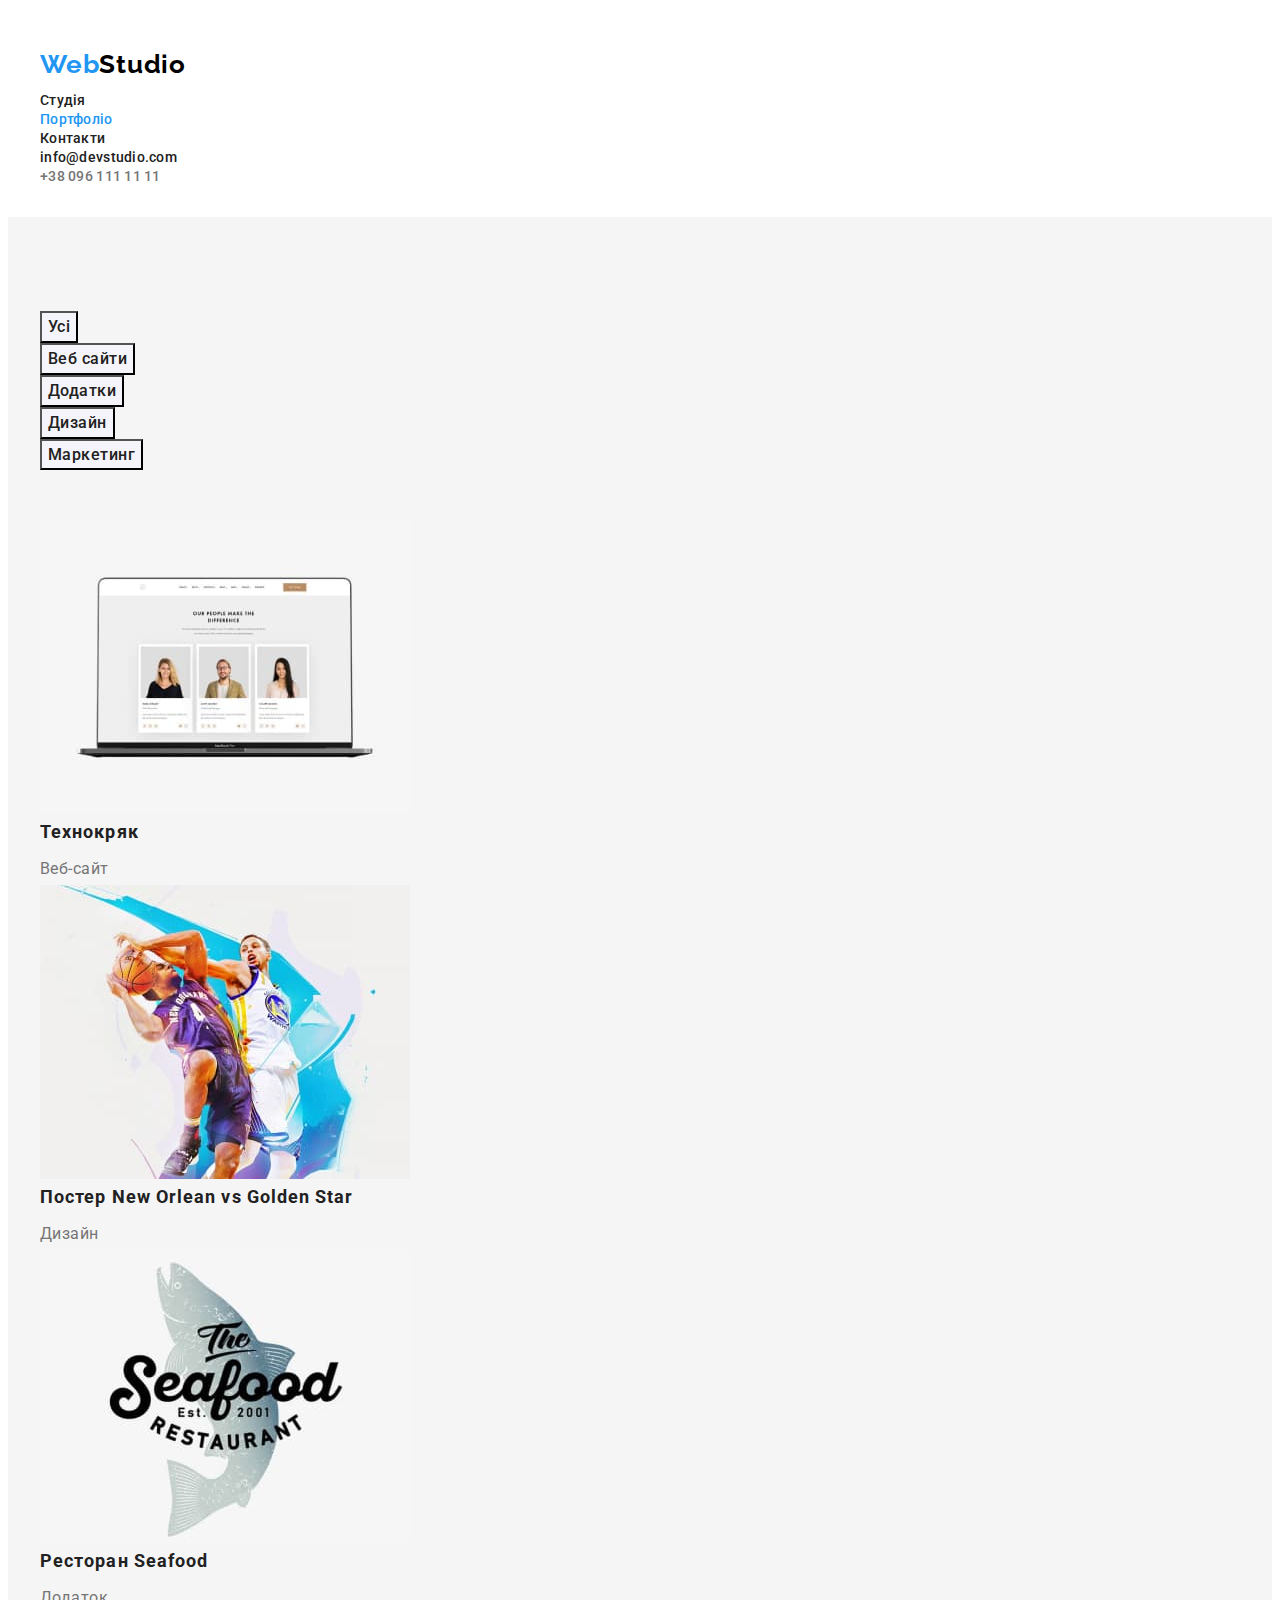
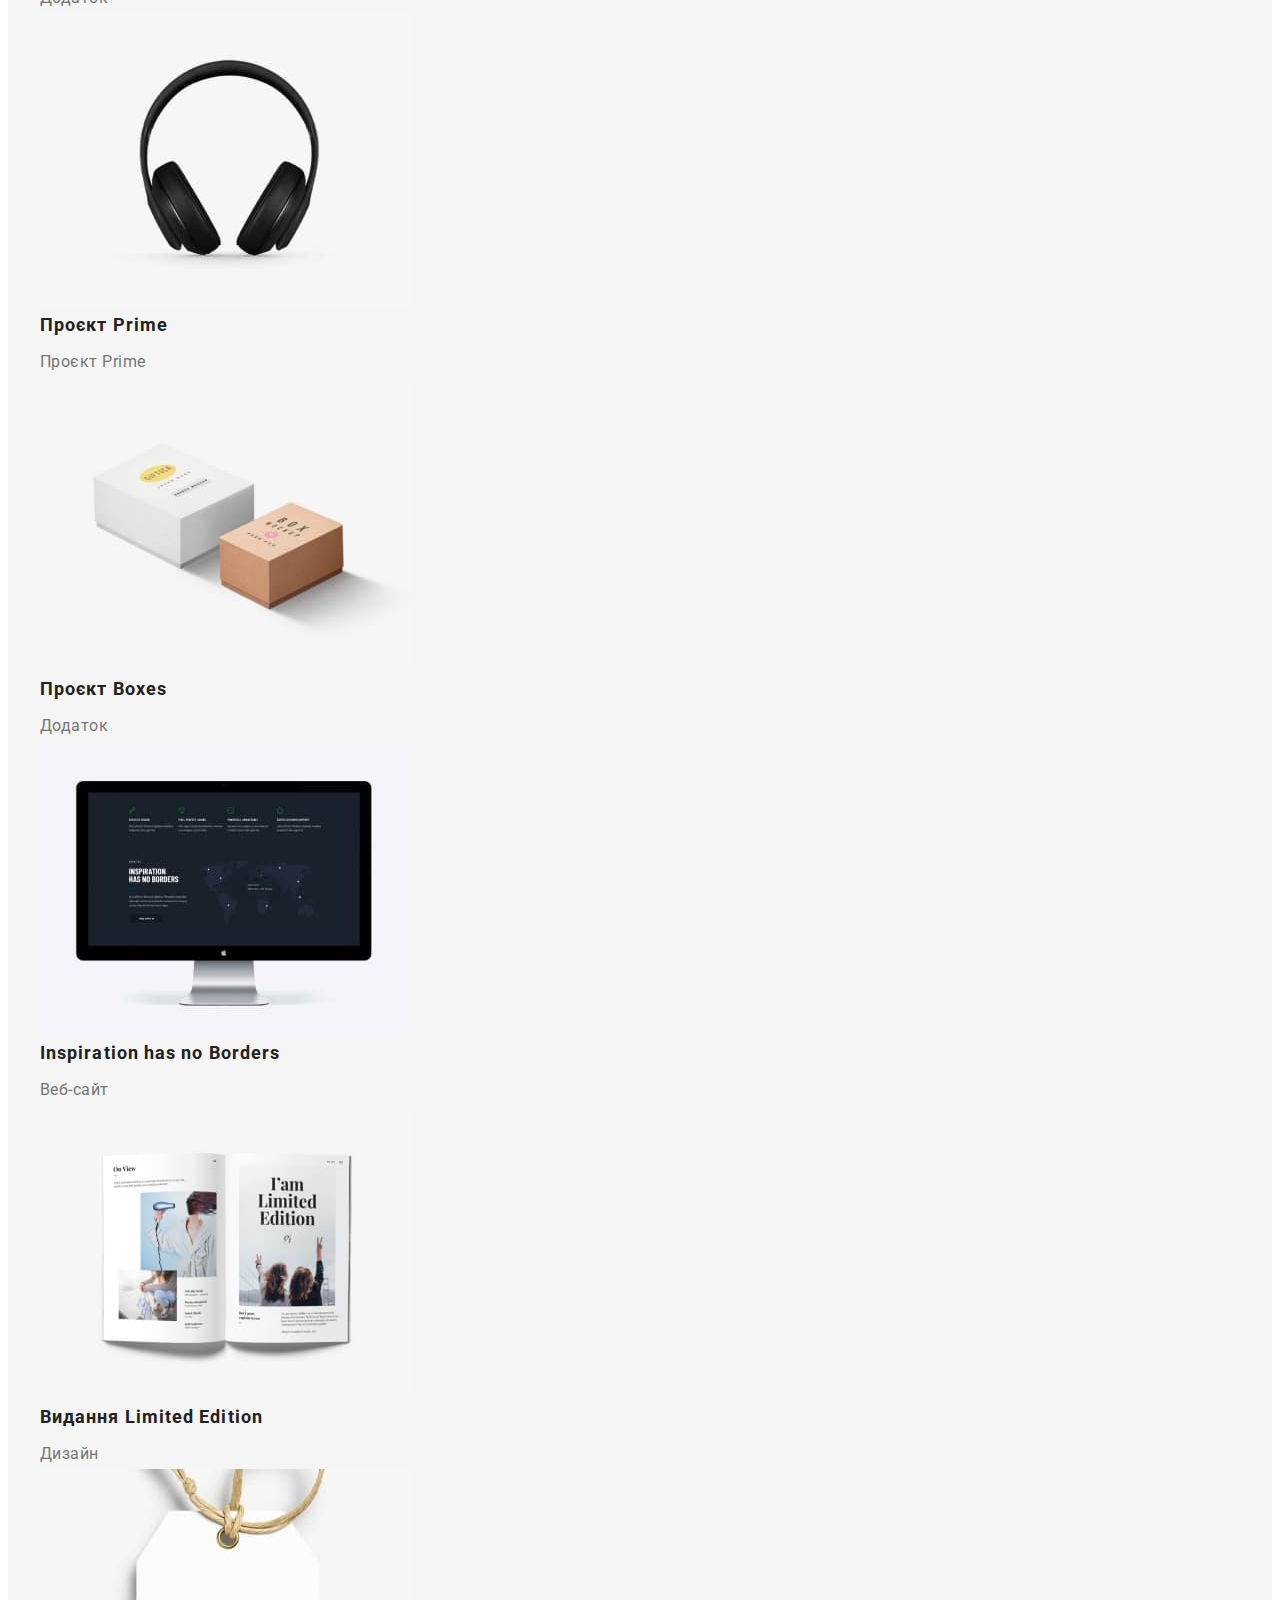
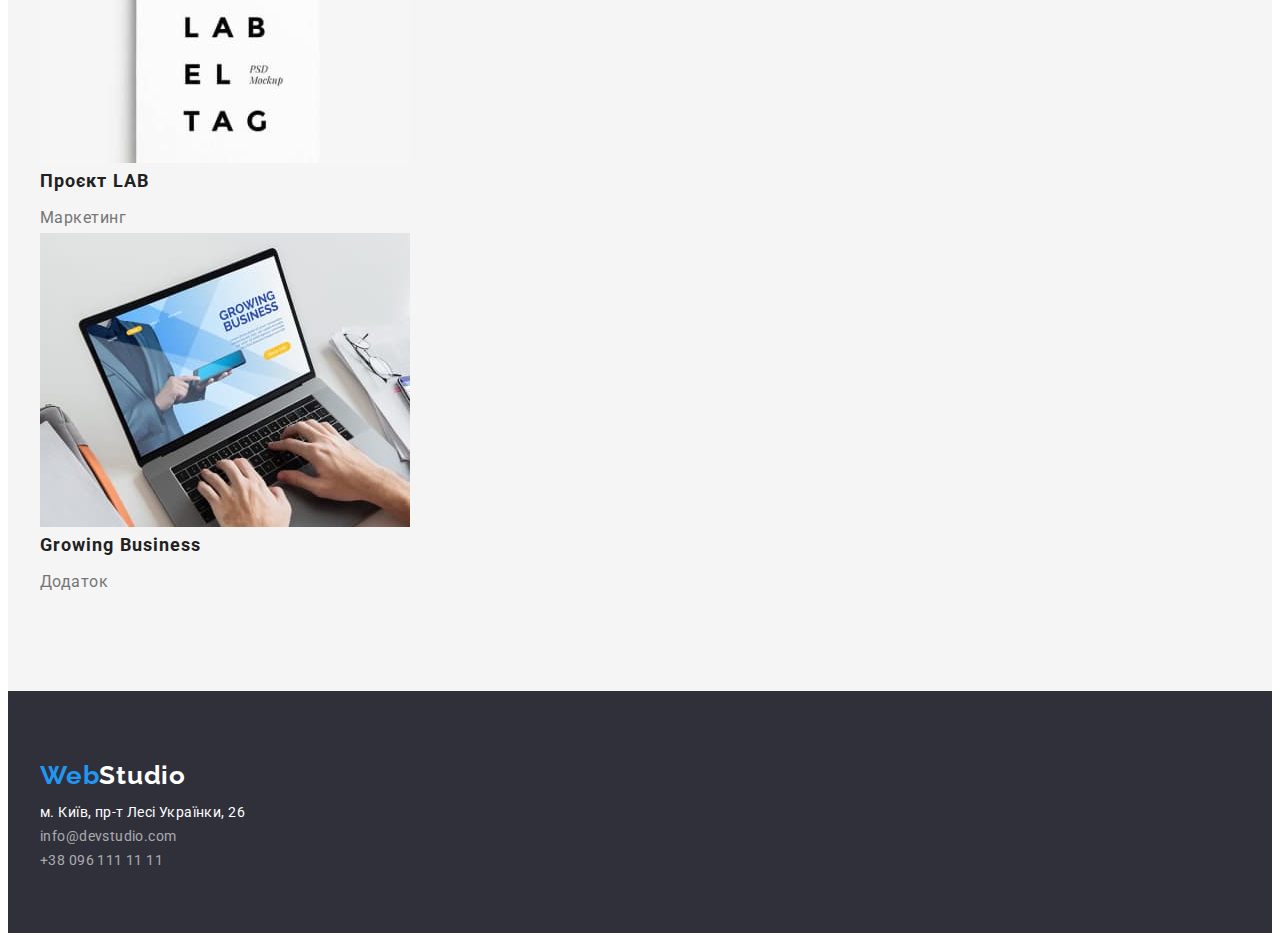
==== portfolio.html @ 7e07d894 "padding" ====
<!DOCTYPE html>
<html lang="uk">
  <head>
    <meta charset="UTF-8" />
    <meta http-equiv="X-UA-Compatible" content="IE=edge" />
    <meta name="viewport" content="width=device-width, initial-scale=1.0" />
    <title>Portfolio</title>
    <link rel="preconnect" href="https://fonts.googleapis.com" />
    <link rel="preconnect" href="https://fonts.gstatic.com" crossorigin />
    <link
      href="https://fonts.googleapis.com/css2?family=Raleway:wght@700&family=Roboto:wght@400;500;700;900&display=swap"
      rel="stylesheet"
    />
    <link rel=“stylesheet” href=“https://cdnjs.cloudflare.com/ajax/libs/modern-normalize/1.1.0/modern-normalize.min.css” integrity=“sha512-wpPYUAdjBVSE4KJnH1VR1HeZfpl1ub8YT/NKx4PuQ5NmX2tKuGu6U/JRp5y+Y8XG2tV+wKQpNHVUX03MfMFn9Q==” crossorigin=“anonymous” referrerpolicy=“no-referrer” />
    <link rel="stylesheet" href="./css/styles.css" />
  </head>
  <body>
    <header class="header-page">
      <div class="container">
      <nav>
        <a class="logo" href="/index.html"
          >Web<span class="black-logo">Studio</span></a
        >
        <ul class="site-nav">
          <li><a class="link" href="./index.html">Студія</a></li>
          <li><a class="link current" href="./portfolio.html">Портфоліо</a></li>
          <li><a class="link" href="">Контакти</a></li>
        </ul>
      </nav>
      <ul class="auth-nav">
        <li>
          <a class="link blue" href="mailto:info@devstudio.com"
            >info@devstudio.com</a
          >
        </li>
        <li>
          <a class="link tel" href="tel:+380961111111">+38 096 111 11 11</a>
        </li>
      </ul>
    </div>
    </header>
    <main>
      <section class="type-button">
        <div class="container">
        <ul class="list-button">
          <li>
            <button class="button-filter" type="button">Усі</button>
          </li>
          <li>
            <button class="button-filter" type="button">Веб сайти</button>
          </li>
          <li>
            <button class="button-filter" type="button">Додатки</button>
          </li>
          <li>
            <button class="button-filter" type="button">Дизайн</button>
          </li>
          <li>
            <button class="button-filter" type="button">Маркетинг</button>
          </li>
        </ul>
        <ul class="list-image">
          <li>
            </li>
            <a class="link-img" href=""
              ><img src="./img/img8.jpg" alt="Ноутбук" width="370" />
              <h2 class="title-description">Технокряк</h2>
              <p class="sub-description">Веб-сайт</p>
            </a>
          </li>
          <li>
            <a class="link-img" href=""
              ><img src="./img/img9.jpg" alt="Баскетбол" width="370" />
              <h2 class="title-description">
                Постер New Orlean vs Golden Star
              </h2>
              <p class="sub-description">Дизайн</p>
            </a>
          </li>
          <li>
            <a class="link-img" href=""
              ><img src="./img/img10.jpg" alt="Риба" width="370" />
              <h2 class="title-description">Ресторан Seafood</h2>
              <p class="sub-description">Додаток</p>
            </a>
          </li>
          <li>
            <a class="link-img" href=""
              ><img src="./img/img11.jpg" alt="Навушники" width="370" />
              <h2 class="title-description">Проєкт Prime</h2>
              <p class="sub-description">Проєкт Prime</p>
            </a>
          </li>
          <li>
            <a class="link-img" href=""
              ><img src="./img/img12.jpg" alt="Коробки" width="370" />
              <h2 class="title-description">Проєкт Boxes</h2>
              <p class="sub-description">Додаток</p>
            </a>
          </li>
          <li>
            <a class="link-img" href=""
              ><img src="./img/img13.jpg" alt="Монітор" width="370" />
              <h2 class="title-description">Inspiration has no Borders</h2>
              <p class="sub-description">Веб-сайт</p>
            </a>
          </li>
          <li>
            <a class="link-img" href=""
              ><img src="./img/img14.jpg" alt="Книга" width="370" />
              <h2 class="title-description">Видання Limited Edition</h2>
              <p class="sub-description">Дизайн</p>
            </a>
          </li>
          <li>
            <a class="link-img" href=""
              ><img src="./img/img15.jpg" alt="Брелок" width="370" />
              <h2 class="title-description">Проєкт LAB</h2>
              <p class="sub-description">Маркетинг</p>
            </a>
          </li>
          <li>
            <a class="link-img" href=""
              ><img src="./img/img16.jpg" alt="Ноутбук" width="370" />
              <h2 class="title-description">Growing Business</h2>
              <p class="sub-description">Додаток</p>
            </a>
          </li>
        </ul>
      </div>
      </section>
    </main>
    <footer class="footer">
      <div class="container">
      <a class="logo" href="/index.html"
        >Web<span class="partlogo">Studio</span></a
      >
      <address class="adress">
        <a class="street" href="">м. Київ, пр-т Лесі Українки, 26</a>
        <ul class="communication">
          <li>
            <a class="contact" href="mailto:info@devstudio.com"
              >info@devstudio.com</a
            >
          </li>
          <li>
            <a class="contact" href="tel:+380961111111">+38 096 111 11 11</a>
          </li>
        </ul>
      </address>
    </div>
    </footer>
  </body>
</html>
---- css/styles.css ----
body {
  font-family: "Roboto", sans-serif;
  font-style: normal;
  background-color: #ffffff;
}
:root {
  --brand-color: #ffffff;
  --text-color: #212121;
  --button-color: #2196f3;
}

p,
h1,
h2,
h3,
h4,
h5,
h6 {
  margin: 0;
}
ul,
ol {
  margin: 0;
  padding-left: 0;
}
button {
  cursor: pointer;
}
address {
  font-style: normal;
}
img {
  display: block;
}

.container {
width: 1200px;
padding-left: 15px;
padding-right: 15px;
margin: 0 auto;
}

.header-page{
  padding-top: 32px;
  padding-bottom: 32px;
}

.logo {
  font-family: "Raleway";
  font-weight: 700;
  font-size: 26px;
  line-height: 1.92;
  letter-spacing: 0.03em;
  color: var(--button-color);
  text-decoration: none;
 
}
.black-logo {
  color: #000;
}
.partlogo {
  color: var(--brand-color);
}

.decision {
  padding-top: 200px;
  padding-bottom: 200px;
  background-color: #2f303a;
}
.footer {
  background-color: #2f303a;
}

.site-nav,
.auth-nav,
.communication,
.list,
.header-page,
.list-button,
.list-image {
  list-style-type: none;
}
.link {
  font-weight: 500;
  font-size: 14px;
  line-height: 1.14;
  letter-spacing: 0.02em;
  color: var(--text-color);
  text-decoration: none;
}

.link:hover,
.link:focus {
  color: var(--button-color);
}
.link:active {
  color: var(--button-color);
}

.tel {
  color: #757575;
}
.street {
  font-size: 14px;
  line-height: 1.71;
  letter-spacing: 0.03em;
  color: var(--brand-color);
  text-decoration: none;
  font-style: normal;
  padding-bottom: 20px;
}
.contact {
  font-size: 14px;
  line-height: 1.71;
  letter-spacing: 0.03em;
  color: rgba(255, 255, 255, 0.6);
  text-decoration: none;
  font-style: normal;
  padding-bottom: 9px;
}

.current {
  color: #2196F3;
}

.title {
  font-weight: 900;
  font-size: 44px;
  line-height: 1.36;
  letter-spacing: 0.06em;
  text-align: center;
  color: var(--brand-color);
  text-transform: uppercase;
  padding-bottom: 30px;
}
.button {
  background-color: var(--button-color);
  font-weight: 700;
  font-size: 16px;
  line-height: 1.88;
  letter-spacing: 0.06em;
  color: var(--brand-color);
  font-family: inherit;
  border-radius: 4px;
  padding: 10px 32px;
  min-width: 216px;
  text-align: center;
  display: inline-block; 
}

.list{
  padding-top: 94px;
  padding-bottom: 94px;
}
.pre-title {
  font-weight: 700;
  font-size: 36px;
  line-height: 1.17;
  letter-spacing: 0.03em;
  color: var(--text-color);
  padding-bottom: 50px;
}
.description {
  font-size: 16px;
  line-height: 1.19;
  letter-spacing: 0.03em;
  color: #757575;
}
.sub-title {
  font-weight: 700;
  font-size: 14px;
  line-height: 1.14;
  letter-spacing: 0.03em;
  text-transform: uppercase;
  color: var(--text-color);
  padding-bottom: 10px;
}
.type-button {
  text-decoration: none;
  background-color: #f5f5f5;
  padding-top: 94px;
  padding-bottom: 94px;
}

.hero {
padding-top: 0px;
padding-bottom: 94px;
}
.link-img {
  text-decoration: none;
}
.team {
  background-color: #f5f4fa;
  padding-top: 94px;
  padding-bottom: 94px;
}
.filter {
  background-color: #f5f4fa;
  color: var(--text-color);
}
.button-filter {
  background-color: #f5f4fa;
  font-weight: 500;
  font-size: 16px;
  line-height: 1.62;
  text-align: center;
  letter-spacing: 0.03em;
  color: var(--text-color);
  font-family: Roboto, sans-serif;
  
}
.button-filter:hover,
.button-filter:focus {
  background: var(--button-color);
  font-weight: 500;
  font-size: 16px;
  line-height: 1.62;
  text-align: center;
  letter-spacing: 0.03em;
  color: var(--brand-color);
}

.button-filter:active {
  background: var(--button-color);
  color: var(--brand-color);
}
.title-name {
  font-weight: 500;
  font-size: 16px;
  line-height: 1.87;
  letter-spacing: 0.03em;
  color: var(--text-color);
  padding-bottom: 10px;
}
.title-description {
  font-weight: 700;
  font-size: 18px;
  line-height: 2;
  letter-spacing: 0.06em;
  color: var(--text-color);
  padding-bottom: 4px;
}
.sub-description {
  font-size: 16px;
  line-height: 1.88;
  letter-spacing: 0.03em;
  color: #757575;
}
.footer {
  padding-top: 60px;
  padding-bottom: 60px;
}
.list-button {
  padding-bottom: 50px;
}
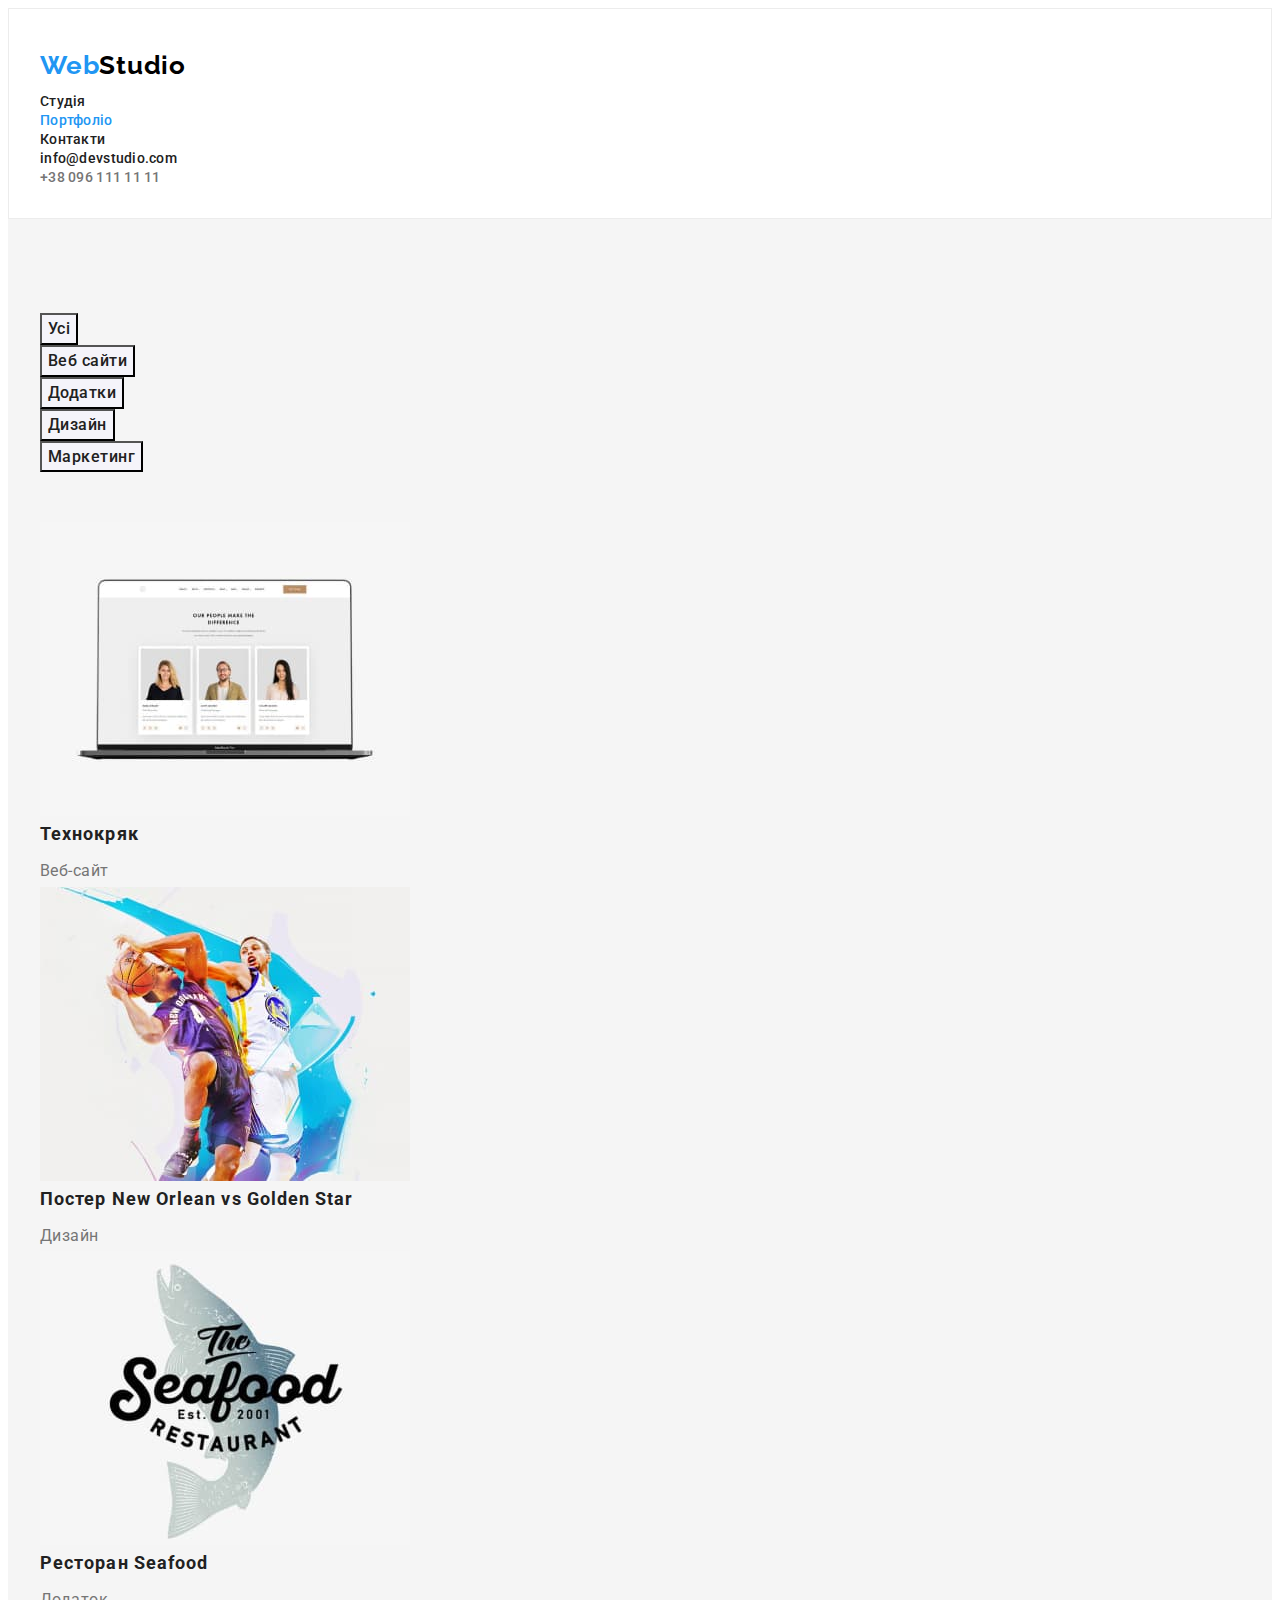
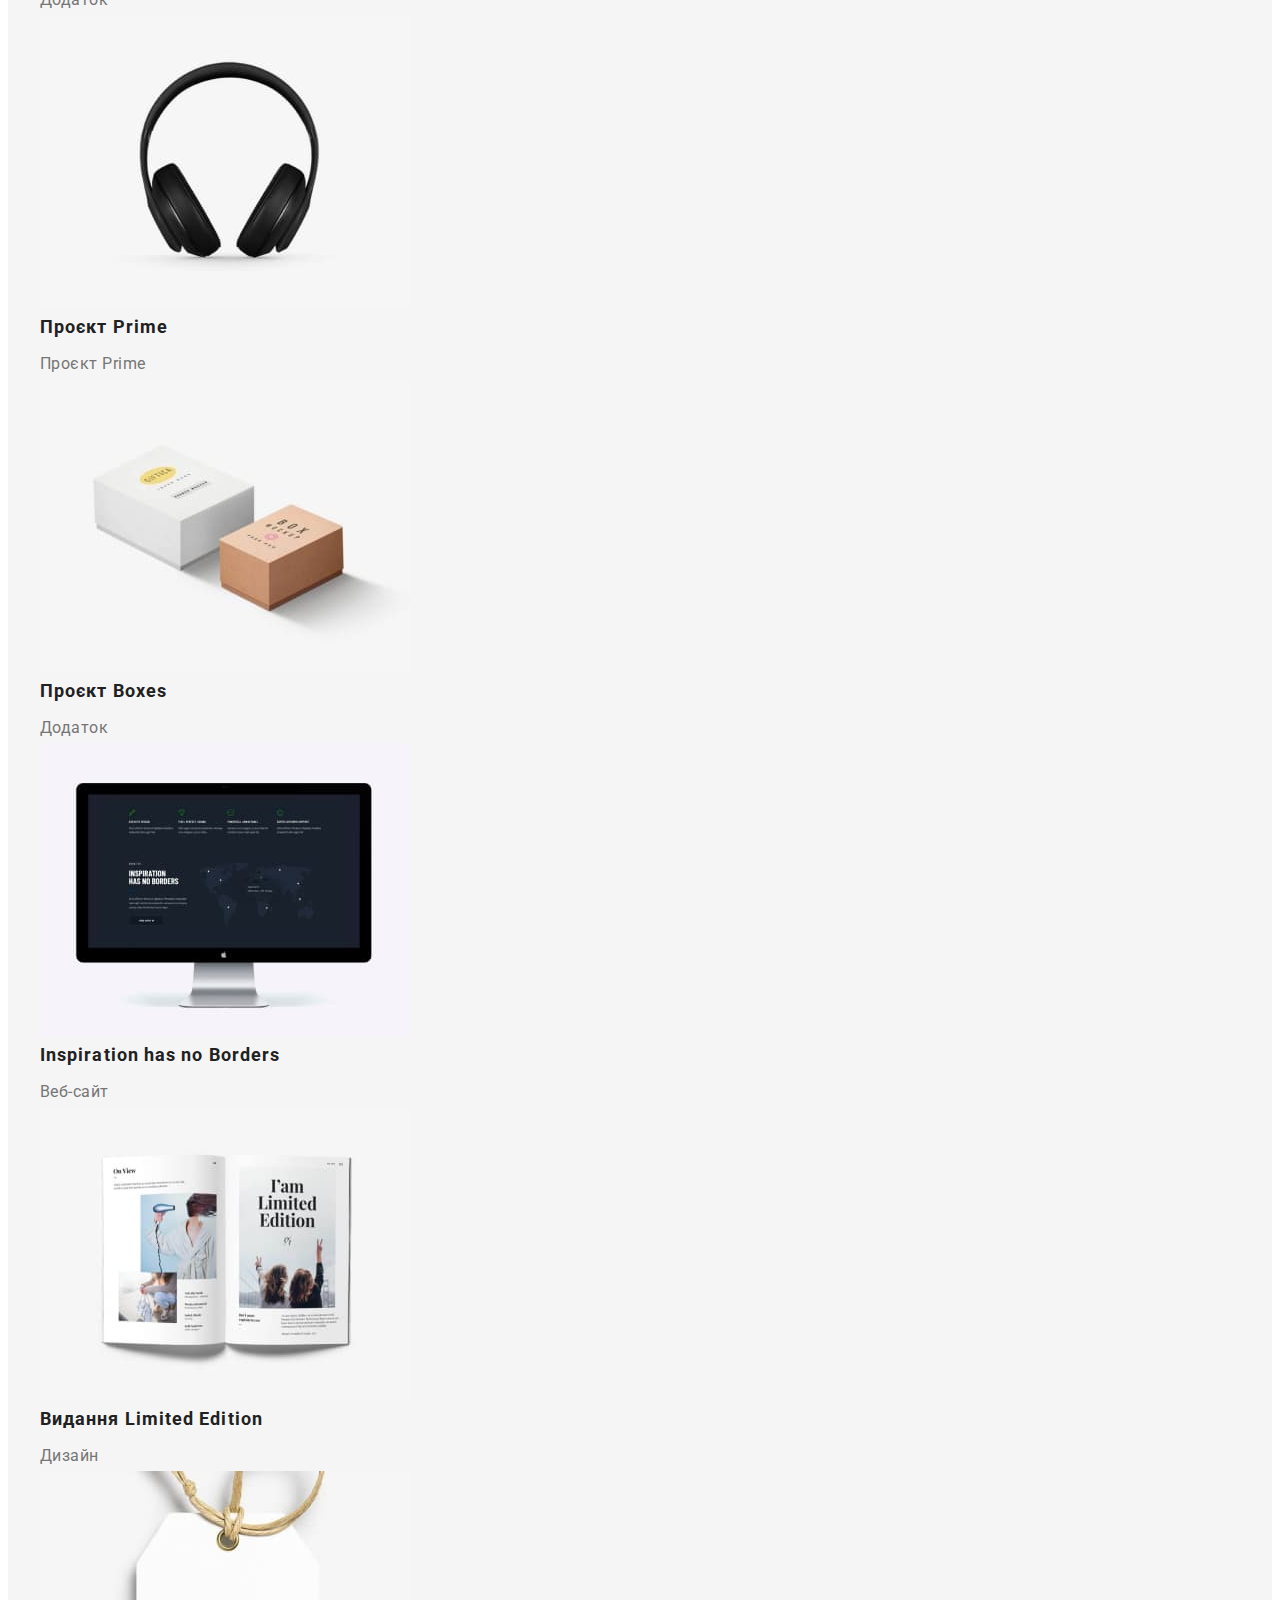
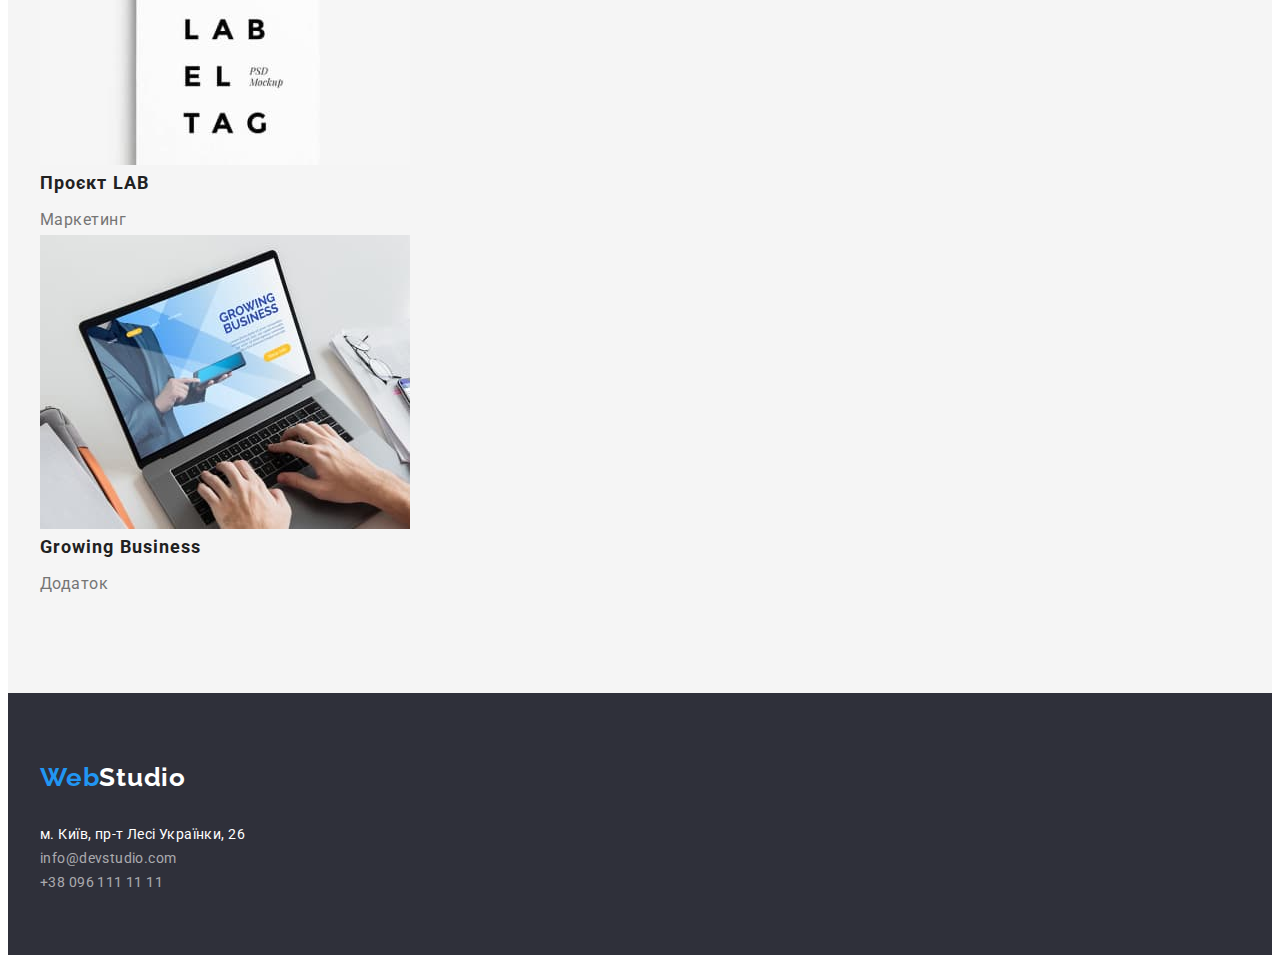
==== commit 3b57a34c: "border" ====
--- a/portfolio.html
+++ b/portfolio.html
@@ -8,11 +8,17 @@
     <link rel="preconnect" href="https://fonts.googleapis.com" />
     <link rel="preconnect" href="https://fonts.gstatic.com" crossorigin />
     <link
-      href="https://fonts.googleapis.com/css2?family=Raleway:wght@700&family=Roboto:wght@400;500;700;900&display=swap"
-      rel="stylesheet"
-    />
-    <link rel=“stylesheet” href=“https://cdnjs.cloudflare.com/ajax/libs/modern-normalize/1.1.0/modern-normalize.min.css” integrity=“sha512-wpPYUAdjBVSE4KJnH1VR1HeZfpl1ub8YT/NKx4PuQ5NmX2tKuGu6U/JRp5y+Y8XG2tV+wKQpNHVUX03MfMFn9Q==” crossorigin=“anonymous” referrerpolicy=“no-referrer” />
-    <link rel="stylesheet" href="./css/styles.css" />
+    href="https://fonts.googleapis.com/css2?family=Raleway:wght@700&family=Roboto:wght@400;500;700;900&display=swap"
+    rel="stylesheet"
+  />
+  <link
+  rel="stylesheet"
+  href="https://cdnjs.cloudflare.com/ajax/libs/modern-normalize/1.1.0/modern-normalize.min.css"
+  integrity="sha512-wpPYUAdjBVSE4KJnH1VR1HeZfpl1ub8YT/NKx4PuQ5NmX2tKuGu6U/JRp5y+Y8XG2tV+wKQpNHVUX03MfMFn9Q=="
+  crossorigin="anonymous"
+  referrerpolicy="no-referrer"
+  />
+  <link rel="stylesheet" href="./css/styles.css" />
   </head>
   <body>
     <header class="header-page">
--- a/css/styles.css
+++ b/css/styles.css
@@ -28,6 +28,7 @@
 }
 address {
   font-style: normal;
+  margin-top: 20px;
 }
 img {
   display: block;
@@ -43,6 +44,7 @@
 .header-page{
   padding-top: 32px;
   padding-bottom: 32px;
+  border: 1px solid #ECECEC;
 }
 
 .logo {
@@ -107,7 +109,7 @@
   color: var(--brand-color);
   text-decoration: none;
   font-style: normal;
-  padding-bottom: 20px;
+  margin-bottom: 9px;
 }
 .contact {
   font-size: 14px;
@@ -116,8 +118,9 @@
   color: rgba(255, 255, 255, 0.6);
   text-decoration: none;
   font-style: normal;
-  padding-bottom: 9px;
-}
+  margin-bottom: 9px;
+}
+
 
 .current {
   color: #2196F3;
@@ -131,7 +134,7 @@
   text-align: center;
   color: var(--brand-color);
   text-transform: uppercase;
-  padding-bottom: 30px;
+  margin-bottom: 30px;
 }
 .button {
   background-color: var(--button-color);
@@ -158,7 +161,7 @@
   line-height: 1.17;
   letter-spacing: 0.03em;
   color: var(--text-color);
-  padding-bottom: 50px;
+  margin-bottom: 50px;
 }
 .description {
   font-size: 16px;
@@ -173,7 +176,7 @@
   letter-spacing: 0.03em;
   text-transform: uppercase;
   color: var(--text-color);
-  padding-bottom: 10px;
+  margin-bottom: 10px;
 }
 .type-button {
   text-decoration: none;
@@ -230,7 +233,7 @@
   line-height: 1.87;
   letter-spacing: 0.03em;
   color: var(--text-color);
-  padding-bottom: 10px;
+  margin-bottom: 10px;
 }
 .title-description {
   font-weight: 700;
@@ -238,7 +241,7 @@
   line-height: 2;
   letter-spacing: 0.06em;
   color: var(--text-color);
-  padding-bottom: 4px;
+  margin-bottom: 4px;
 }
 .sub-description {
   font-size: 16px;
@@ -251,5 +254,5 @@
   padding-bottom: 60px;
 }
 .list-button {
-  padding-bottom: 50px;
-}+  margin-bottom: 50px;
+}
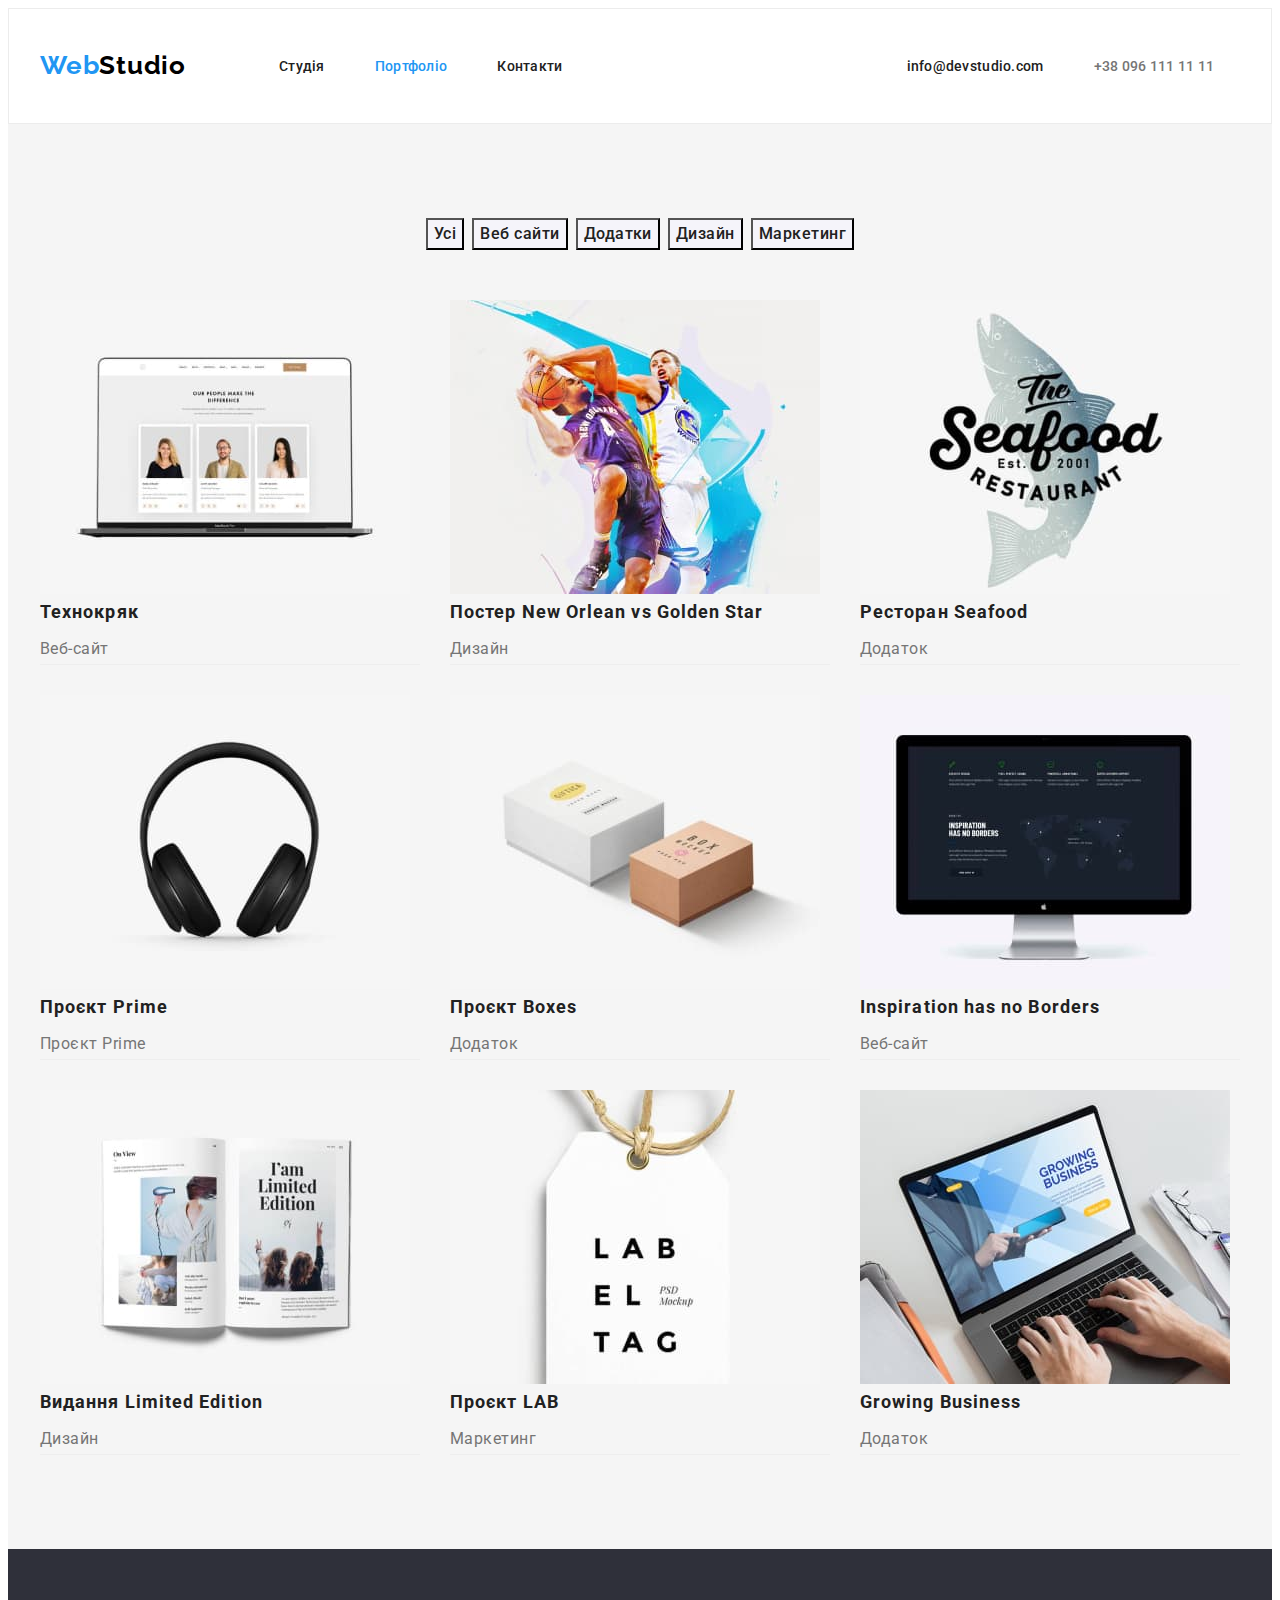
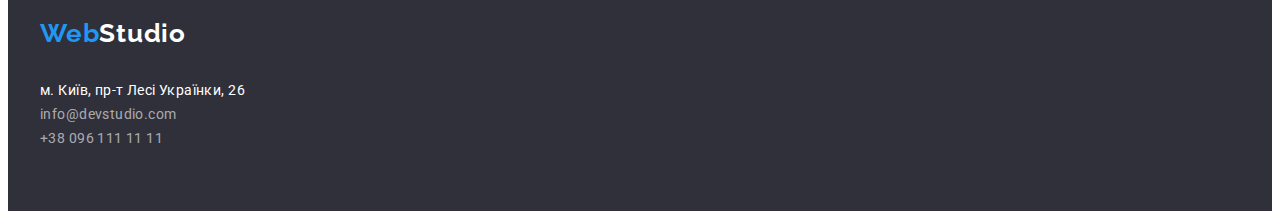
==== commit bcebdec7: "flex" ====
--- a/portfolio.html
+++ b/portfolio.html
@@ -8,153 +8,156 @@
     <link rel="preconnect" href="https://fonts.googleapis.com" />
     <link rel="preconnect" href="https://fonts.gstatic.com" crossorigin />
     <link
-    href="https://fonts.googleapis.com/css2?family=Raleway:wght@700&family=Roboto:wght@400;500;700;900&display=swap"
-    rel="stylesheet"
-  />
-  <link
-  rel="stylesheet"
-  href="https://cdnjs.cloudflare.com/ajax/libs/modern-normalize/1.1.0/modern-normalize.min.css"
-  integrity="sha512-wpPYUAdjBVSE4KJnH1VR1HeZfpl1ub8YT/NKx4PuQ5NmX2tKuGu6U/JRp5y+Y8XG2tV+wKQpNHVUX03MfMFn9Q=="
-  crossorigin="anonymous"
-  referrerpolicy="no-referrer"
-  />
-  <link rel="stylesheet" href="./css/styles.css" />
+      href="https://fonts.googleapis.com/css2?family=Raleway:wght@700&family=Roboto:wght@400;500;700;900&display=swap"
+      rel="stylesheet"
+    />
+    <link
+      rel="stylesheet"
+      href="https://cdnjs.cloudflare.com/ajax/libs/modern-normalize/1.1.0/modern-normalize.min.css"
+      integrity="sha512-wpPYUAdjBVSE4KJnH1VR1HeZfpl1ub8YT/NKx4PuQ5NmX2tKuGu6U/JRp5y+Y8XG2tV+wKQpNHVUX03MfMFn9Q=="
+      crossorigin="anonymous"
+      referrerpolicy="no-referrer"
+    />
+    <link rel="stylesheet" href="./css/styles.css" />
   </head>
   <body>
     <header class="header-page">
-      <div class="container">
-      <nav>
-        <a class="logo" href="/index.html"
-          >Web<span class="black-logo">Studio</span></a
-        >
-        <ul class="site-nav">
-          <li><a class="link" href="./index.html">Студія</a></li>
-          <li><a class="link current" href="./portfolio.html">Портфоліо</a></li>
-          <li><a class="link" href="">Контакти</a></li>
+      <div class="container main-nav">
+        <nav class="site">
+          <a class="logo" href="/index.html"
+            >Web<span class="black-logo">Studio</span></a
+          >
+          <ul class="site-nav">
+            <li><a class="link" href="/index.html">Студія</a></li>
+            <li>
+              <a class="link current" href="./portfolio.html">Портфоліо</a>
+            </li>
+            <li><a class="link" href="">Контакти</a></li>
+          </ul>
+        </nav>
+        <ul class="auth-nav">
+          <li>
+            <a class="link" href="mailto:info@devstudio.com"
+              >info@devstudio.com</a
+            >
+          </li>
+          <li>
+            <a class="link tel" href="tel:+380961111111">+38 096 111 11 11</a>
+          </li>
         </ul>
-      </nav>
-      <ul class="auth-nav">
-        <li>
-          <a class="link blue" href="mailto:info@devstudio.com"
-            >info@devstudio.com</a
-          >
-        </li>
-        <li>
-          <a class="link tel" href="tel:+380961111111">+38 096 111 11 11</a>
-        </li>
-      </ul>
-    </div>
+      </div>
     </header>
     <main>
       <section class="type-button">
         <div class="container">
-        <ul class="list-button">
-          <li>
-            <button class="button-filter" type="button">Усі</button>
-          </li>
-          <li>
-            <button class="button-filter" type="button">Веб сайти</button>
-          </li>
-          <li>
-            <button class="button-filter" type="button">Додатки</button>
-          </li>
-          <li>
-            <button class="button-filter" type="button">Дизайн</button>
-          </li>
-          <li>
-            <button class="button-filter" type="button">Маркетинг</button>
-          </li>
-        </ul>
-        <ul class="list-image">
-          <li>
+          <div class="filter-button">
+            <ul class="list-button">
+              <li>
+                <button class="button-filter" type="button">Усі</button>
+              </li>
+              <li>
+                <button class="button-filter" type="button">Веб сайти</button>
+              </li>
+              <li>
+                <button class="button-filter" type="button">Додатки</button>
+              </li>
+              <li>
+                <button class="button-filter" type="button">Дизайн</button>
+              </li>
+              <li>
+                <button class="button-filter" type="button">Маркетинг</button>
+              </li>
+            </ul>
+          </div>
+          <ul class="list-image">
+            <li class="portfolio-image">
+              <a class="link-img" href=""
+                ><img src="./img/img8.jpg" alt="Ноутбук" width="370" />
+                <h2 class="title-description">Технокряк</h2>
+                <p class="sub-description">Веб-сайт</p>
+              </a>
             </li>
-            <a class="link-img" href=""
-              ><img src="./img/img8.jpg" alt="Ноутбук" width="370" />
-              <h2 class="title-description">Технокряк</h2>
-              <p class="sub-description">Веб-сайт</p>
-            </a>
-          </li>
-          <li>
-            <a class="link-img" href=""
-              ><img src="./img/img9.jpg" alt="Баскетбол" width="370" />
-              <h2 class="title-description">
-                Постер New Orlean vs Golden Star
-              </h2>
-              <p class="sub-description">Дизайн</p>
-            </a>
-          </li>
-          <li>
-            <a class="link-img" href=""
-              ><img src="./img/img10.jpg" alt="Риба" width="370" />
-              <h2 class="title-description">Ресторан Seafood</h2>
-              <p class="sub-description">Додаток</p>
-            </a>
-          </li>
-          <li>
-            <a class="link-img" href=""
-              ><img src="./img/img11.jpg" alt="Навушники" width="370" />
-              <h2 class="title-description">Проєкт Prime</h2>
-              <p class="sub-description">Проєкт Prime</p>
-            </a>
-          </li>
-          <li>
-            <a class="link-img" href=""
-              ><img src="./img/img12.jpg" alt="Коробки" width="370" />
-              <h2 class="title-description">Проєкт Boxes</h2>
-              <p class="sub-description">Додаток</p>
-            </a>
-          </li>
-          <li>
-            <a class="link-img" href=""
-              ><img src="./img/img13.jpg" alt="Монітор" width="370" />
-              <h2 class="title-description">Inspiration has no Borders</h2>
-              <p class="sub-description">Веб-сайт</p>
-            </a>
-          </li>
-          <li>
-            <a class="link-img" href=""
-              ><img src="./img/img14.jpg" alt="Книга" width="370" />
-              <h2 class="title-description">Видання Limited Edition</h2>
-              <p class="sub-description">Дизайн</p>
-            </a>
-          </li>
-          <li>
-            <a class="link-img" href=""
-              ><img src="./img/img15.jpg" alt="Брелок" width="370" />
-              <h2 class="title-description">Проєкт LAB</h2>
-              <p class="sub-description">Маркетинг</p>
-            </a>
-          </li>
-          <li>
-            <a class="link-img" href=""
-              ><img src="./img/img16.jpg" alt="Ноутбук" width="370" />
-              <h2 class="title-description">Growing Business</h2>
-              <p class="sub-description">Додаток</p>
-            </a>
-          </li>
-        </ul>
-      </div>
+            <li class="portfolio-image">
+              <a class="link-img" href=""
+                ><img src="./img/img9.jpg" alt="Баскетбол" width="370" />
+                <h2 class="title-description">
+                  Постер New Orlean vs Golden Star
+                </h2>
+                <p class="sub-description">Дизайн</p>
+              </a>
+            </li>
+            <li class="portfolio-image">
+              <a class="link-img" href=""
+                ><img src="./img/img10.jpg" alt="Риба" width="370" />
+                <h2 class="title-description">Ресторан Seafood</h2>
+                <p class="sub-description">Додаток</p>
+              </a>
+            </li>
+            <li class="portfolio-image">
+              <a class="link-img" href=""
+                ><img src="./img/img11.jpg" alt="Навушники" width="370" />
+                <h2 class="title-description">Проєкт Prime</h2>
+                <p class="sub-description">Проєкт Prime</p>
+              </a>
+            </li>
+            <li class="portfolio-image">
+              <a class="link-img" href=""
+                ><img src="./img/img12.jpg" alt="Коробки" width="370" />
+                <h2 class="title-description">Проєкт Boxes</h2>
+                <p class="sub-description">Додаток</p>
+              </a>
+            </li>
+            <li class="portfolio-image">
+              <a class="link-img" href=""
+                ><img src="./img/img13.jpg" alt="Монітор" width="370" />
+                <h2 class="title-description">Inspiration has no Borders</h2>
+                <p class="sub-description">Веб-сайт</p>
+              </a>
+            </li>
+            <li class="portfolio-image">
+              <a class="link-img" href=""
+                ><img src="./img/img14.jpg" alt="Книга" width="370" />
+                <h2 class="title-description">Видання Limited Edition</h2>
+                <p class="sub-description">Дизайн</p>
+              </a>
+            </li>
+            <li class="portfolio-image">
+              <a class="link-img" href=""
+                ><img src="./img/img15.jpg" alt="Брелок" width="370" />
+                <h2 class="title-description">Проєкт LAB</h2>
+                <p class="sub-description">Маркетинг</p>
+              </a>
+            </li>
+            <li class="portfolio-image">
+              <a class="link-img" href=""
+                ><img src="./img/img16.jpg" alt="Ноутбук" width="370" />
+                <h2 class="title-description">Growing Business</h2>
+                <p class="sub-description">Додаток</p>
+              </a>
+            </li>
+          </ul>
+        </div>
       </section>
     </main>
     <footer class="footer">
       <div class="container">
-      <a class="logo" href="/index.html"
-        >Web<span class="partlogo">Studio</span></a
-      >
-      <address class="adress">
-        <a class="street" href="">м. Київ, пр-т Лесі Українки, 26</a>
-        <ul class="communication">
-          <li>
-            <a class="contact" href="mailto:info@devstudio.com"
-              >info@devstudio.com</a
-            >
-          </li>
-          <li>
-            <a class="contact" href="tel:+380961111111">+38 096 111 11 11</a>
-          </li>
-        </ul>
-      </address>
-    </div>
+        <a class="logo" href="/index.html"
+          >Web<span class="partlogo">Studio</span></a
+        >
+        <address class="adress">
+          <a class="street" href="">м. Київ, пр-т Лесі Українки, 26</a>
+          <ul class="communication">
+            <li>
+              <a class="contact" href="mailto:info@devstudio.com"
+                >info@devstudio.com</a
+              >
+            </li>
+            <li>
+              <a class="contact" href="tel:+380961111111">+38 096 111 11 11</a>
+            </li>
+          </ul>
+        </address>
+      </div>
     </footer>
   </body>
 </html>
--- a/css/styles.css
+++ b/css/styles.css
@@ -35,16 +35,18 @@
 }
 
 .container {
-width: 1200px;
-padding-left: 15px;
-padding-right: 15px;
-margin: 0 auto;
-}
-
-.header-page{
+  width: 1200px;
+  padding-left: 15px;
+  padding-right: 15px;
+  margin: 0 auto;
+}
+
+.header-page {
   padding-top: 32px;
   padding-bottom: 32px;
-  border: 1px solid #ECECEC;
+  border: 1px solid #ececec;
+  display: flex;
+  align-items: center;
 }
 
 .logo {
@@ -55,7 +57,7 @@
   letter-spacing: 0.03em;
   color: var(--button-color);
   text-decoration: none;
- 
+  margin-right: 93px;
 }
 .black-logo {
   color: #000;
@@ -64,10 +66,17 @@
   color: var(--brand-color);
 }
 
+.button-buy {
+  display: flex;
+  flex-direction: column;
+  align-items: center;
+}
 .decision {
   padding-top: 200px;
   padding-bottom: 200px;
   background-color: #2f303a;
+  display: flex;
+  align-items: center;
 }
 .footer {
   background-color: #2f303a;
@@ -79,7 +88,9 @@
 .list,
 .header-page,
 .list-button,
-.list-image {
+.list-image,
+.list-do,
+.list-team {
   list-style-type: none;
 }
 .link {
@@ -121,9 +132,8 @@
   margin-bottom: 9px;
 }
 
-
 .current {
-  color: #2196F3;
+  color: #2196f3;
 }
 
 .title {
@@ -135,6 +145,7 @@
   color: var(--brand-color);
   text-transform: uppercase;
   margin-bottom: 30px;
+  max-width: 696px;
 }
 .button {
   background-color: var(--button-color);
@@ -148,13 +159,25 @@
   padding: 10px 32px;
   min-width: 216px;
   text-align: center;
-  display: inline-block; 
-}
-
-.list{
+  display: inline-block;
+}
+
+.list {
   padding-top: 94px;
   padding-bottom: 94px;
-}
+  display: flex;
+  gap: 30px;
+}
+
+.details {
+  display: flex;
+}
+
+.list-do {
+  display: flex;
+  gap: 30px;
+}
+
 .pre-title {
   font-weight: 700;
   font-size: 36px;
@@ -162,6 +185,7 @@
   letter-spacing: 0.03em;
   color: var(--text-color);
   margin-bottom: 50px;
+  text-align: center;
 }
 .description {
   font-size: 16px;
@@ -185,9 +209,18 @@
   padding-bottom: 94px;
 }
 
+.filter-button {
+  display: flex;
+  justify-content: center;
+}
+.list-button {
+  display: flex;
+  gap: 8px;
+  text-align: center;
+}
 .hero {
-padding-top: 0px;
-padding-bottom: 94px;
+  padding-top: 94px;
+  padding-bottom: 94px;
 }
 .link-img {
   text-decoration: none;
@@ -197,6 +230,14 @@
   padding-top: 94px;
   padding-bottom: 94px;
 }
+
+.our-team {
+  display: flex;
+}
+.list-team {
+  display: flex;
+  gap: 30px;
+}
 .filter {
   background-color: #f5f4fa;
   color: var(--text-color);
@@ -210,7 +251,6 @@
   letter-spacing: 0.03em;
   color: var(--text-color);
   font-family: Roboto, sans-serif;
-  
 }
 .button-filter:hover,
 .button-filter:focus {
@@ -256,3 +296,33 @@
 .list-button {
   margin-bottom: 50px;
 }
+
+.list-image {
+  display: flex;
+  gap: 30px;
+  flex-wrap: wrap;
+}
+
+.portfolio-image {
+  width: calc((100% - 60px) / 3);
+
+  border-bottom: 1px solid #eeeeee;
+}
+
+.auth-nav {
+  display: flex;
+  gap: 50px;
+  align-items: center;
+  margin-left: 344px;
+}
+.site-nav {
+  display: flex;
+  gap: 50px;
+}
+.site {
+  display: flex;
+  align-items: center;
+}
+.main-nav {
+  display: flex;
+}
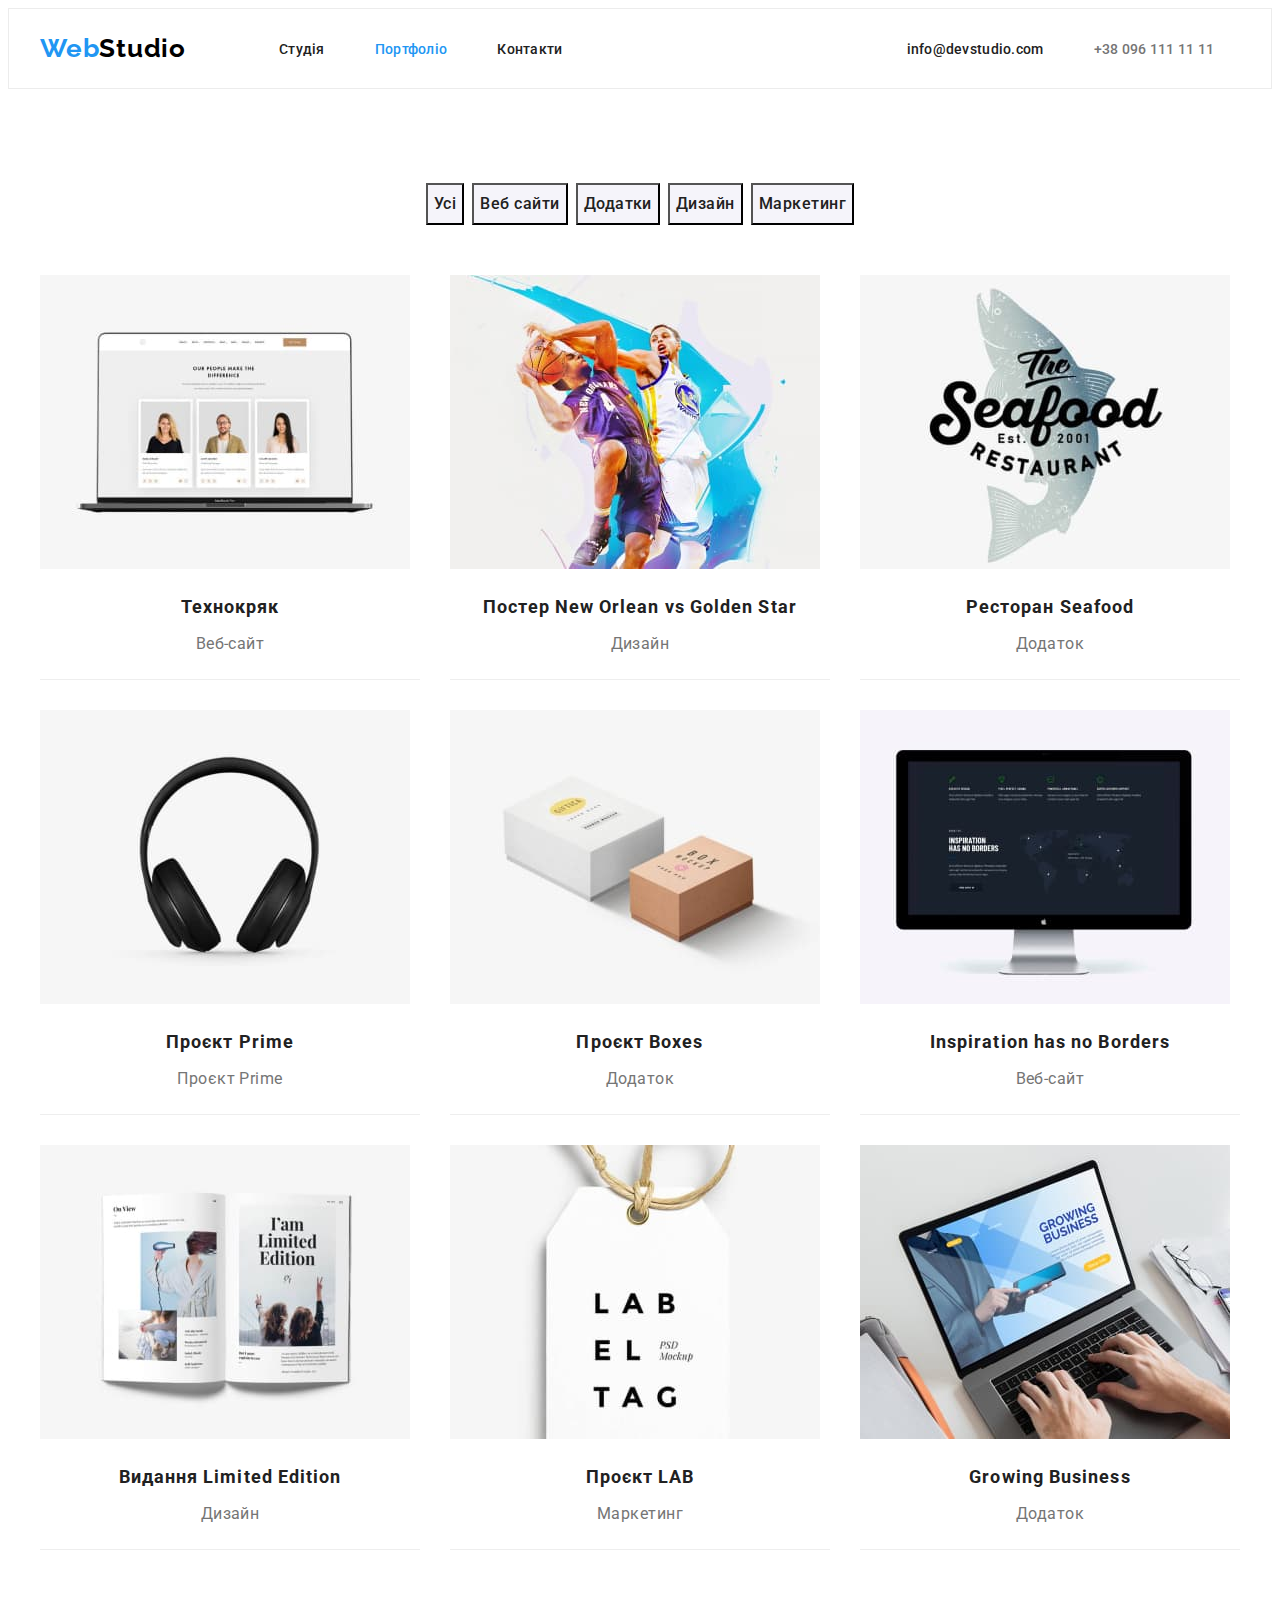
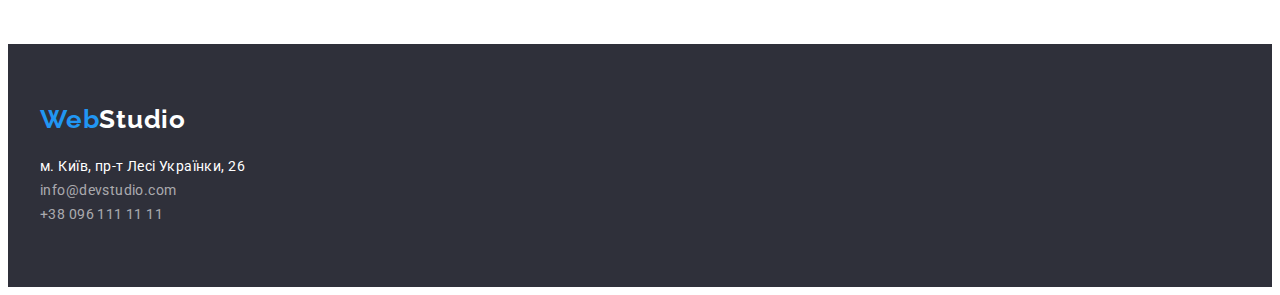
==== commit 03d06e16: "work update" ====
--- a/portfolio.html
+++ b/portfolio.html
@@ -24,13 +24,13 @@
     <header class="header-page">
       <div class="container main-nav">
         <nav class="site">
-          <a class="logo" href="/index.html"
+          <a class="logo" href="./index.html"
             >Web<span class="black-logo">Studio</span></a
           >
           <ul class="site-nav">
-            <li><a class="link" href="/index.html">Студія</a></li>
+            <li><a class="link" href="./index.html">Студія</a></li>
             <li>
-              <a class="link current" href="./portfolio.html">Портфоліо</a>
+              <a class="link current" href="/portfolio.html">Портфоліо</a>
             </li>
             <li><a class="link" href="">Контакти</a></li>
           </ul>
@@ -73,66 +73,85 @@
             <li class="portfolio-image">
               <a class="link-img" href=""
                 ><img src="./img/img8.jpg" alt="Ноутбук" width="370" />
+               <div class="description-image">
                 <h2 class="title-description">Технокряк</h2>
                 <p class="sub-description">Веб-сайт</p>
+              
               </a>
             </li>
             <li class="portfolio-image">
               <a class="link-img" href=""
                 ><img src="./img/img9.jpg" alt="Баскетбол" width="370" />
+                <div class="description-image">
                 <h2 class="title-description">
                   Постер New Orlean vs Golden Star
                 </h2>
                 <p class="sub-description">Дизайн</p>
+              </div>
               </a>
             </li>
             <li class="portfolio-image">
               <a class="link-img" href=""
                 ><img src="./img/img10.jpg" alt="Риба" width="370" />
-                <h2 class="title-description">Ресторан Seafood</h2>
+                <div class="description-image">
+          
+                  <h2 class="title-description">Ресторан Seafood</h2>
                 <p class="sub-description">Додаток</p>
+              </div>
               </a>
             </li>
             <li class="portfolio-image">
               <a class="link-img" href=""
                 ><img src="./img/img11.jpg" alt="Навушники" width="370" />
+                <div class="description-image">
                 <h2 class="title-description">Проєкт Prime</h2>
                 <p class="sub-description">Проєкт Prime</p>
+              </div>
               </a>
             </li>
             <li class="portfolio-image">
               <a class="link-img" href=""
                 ><img src="./img/img12.jpg" alt="Коробки" width="370" />
+                <div class="description-image">
                 <h2 class="title-description">Проєкт Boxes</h2>
                 <p class="sub-description">Додаток</p>
+              </div>
               </a>
             </li>
             <li class="portfolio-image">
               <a class="link-img" href=""
                 ><img src="./img/img13.jpg" alt="Монітор" width="370" />
+                <div class="description-image">
                 <h2 class="title-description">Inspiration has no Borders</h2>
                 <p class="sub-description">Веб-сайт</p>
+              </div>
               </a>
             </li>
             <li class="portfolio-image">
               <a class="link-img" href=""
                 ><img src="./img/img14.jpg" alt="Книга" width="370" />
+                <div class="description-image">
                 <h2 class="title-description">Видання Limited Edition</h2>
                 <p class="sub-description">Дизайн</p>
+                </div>
               </a>
             </li>
             <li class="portfolio-image">
               <a class="link-img" href=""
                 ><img src="./img/img15.jpg" alt="Брелок" width="370" />
+                <div class="description-image">
                 <h2 class="title-description">Проєкт LAB</h2>
                 <p class="sub-description">Маркетинг</p>
+                </div>
               </a>
             </li>
             <li class="portfolio-image">
               <a class="link-img" href=""
                 ><img src="./img/img16.jpg" alt="Ноутбук" width="370" />
+                <div class="description-image">
                 <h2 class="title-description">Growing Business</h2>
                 <p class="sub-description">Додаток</p>
+              </div>
               </a>
             </li>
           </ul>
@@ -141,7 +160,7 @@
     </main>
     <footer class="footer">
       <div class="container">
-        <a class="logo" href="/index.html"
+        <a class="logo-footer" href="/index.html"
           >Web<span class="partlogo">Studio</span></a
         >
         <address class="adress">
--- a/css/styles.css
+++ b/css/styles.css
@@ -42,8 +42,8 @@
 }
 
 .header-page {
-  padding-top: 32px;
-  padding-bottom: 32px;
+  padding-top: 24px;
+  padding-bottom: 24px;
   border: 1px solid #ececec;
   display: flex;
   align-items: center;
@@ -53,7 +53,7 @@
   font-family: "Raleway";
   font-weight: 700;
   font-size: 26px;
-  line-height: 1.92;
+  line-height: 1.19;
   letter-spacing: 0.03em;
   color: var(--button-color);
   text-decoration: none;
@@ -188,8 +188,8 @@
   text-align: center;
 }
 .description {
-  font-size: 16px;
-  line-height: 1.19;
+  font-size: 14px;
+  line-height: 1.71;
   letter-spacing: 0.03em;
   color: #757575;
 }
@@ -204,7 +204,7 @@
 }
 .type-button {
   text-decoration: none;
-  background-color: #f5f5f5;
+  background-color: #fff;
   padding-top: 94px;
   padding-bottom: 94px;
 }
@@ -219,7 +219,6 @@
   text-align: center;
 }
 .hero {
-  padding-top: 94px;
   padding-bottom: 94px;
 }
 .link-img {
@@ -251,6 +250,7 @@
   letter-spacing: 0.03em;
   color: var(--text-color);
   font-family: Roboto, sans-serif;
+  padding: 6px;
 }
 .button-filter:hover,
 .button-filter:focus {
@@ -274,6 +274,7 @@
   letter-spacing: 0.03em;
   color: var(--text-color);
   margin-bottom: 10px;
+  text-align: center;
 }
 .title-description {
   font-weight: 700;
@@ -281,6 +282,7 @@
   line-height: 2;
   letter-spacing: 0.06em;
   color: var(--text-color);
+  text-align: center;
   margin-bottom: 4px;
 }
 .sub-description {
@@ -288,6 +290,7 @@
   line-height: 1.88;
   letter-spacing: 0.03em;
   color: #757575;
+  text-align: center;
 }
 .footer {
   padding-top: 60px;
@@ -326,3 +329,29 @@
 .main-nav {
   display: flex;
 }
+.description-name {
+  font-size: 16px;
+  line-height: 1.19;
+  text-align: center;
+  letter-spacing: 0.03em;
+  color: #757575;
+}
+
+.title-profession {
+  padding-top: 30px;
+  padding-bottom: 30px;
+}
+.logo-footer {
+  font-family: "Raleway";
+  font-weight: 700;
+  font-size: 26px;
+  line-height: 1.19;
+  letter-spacing: 0.03em;
+  color: var(--button-color);
+  text-decoration: none;
+  margin-bottom: 20px;
+}
+.description-image {
+  padding-top: 20px;
+  padding-bottom: 20px;
+}
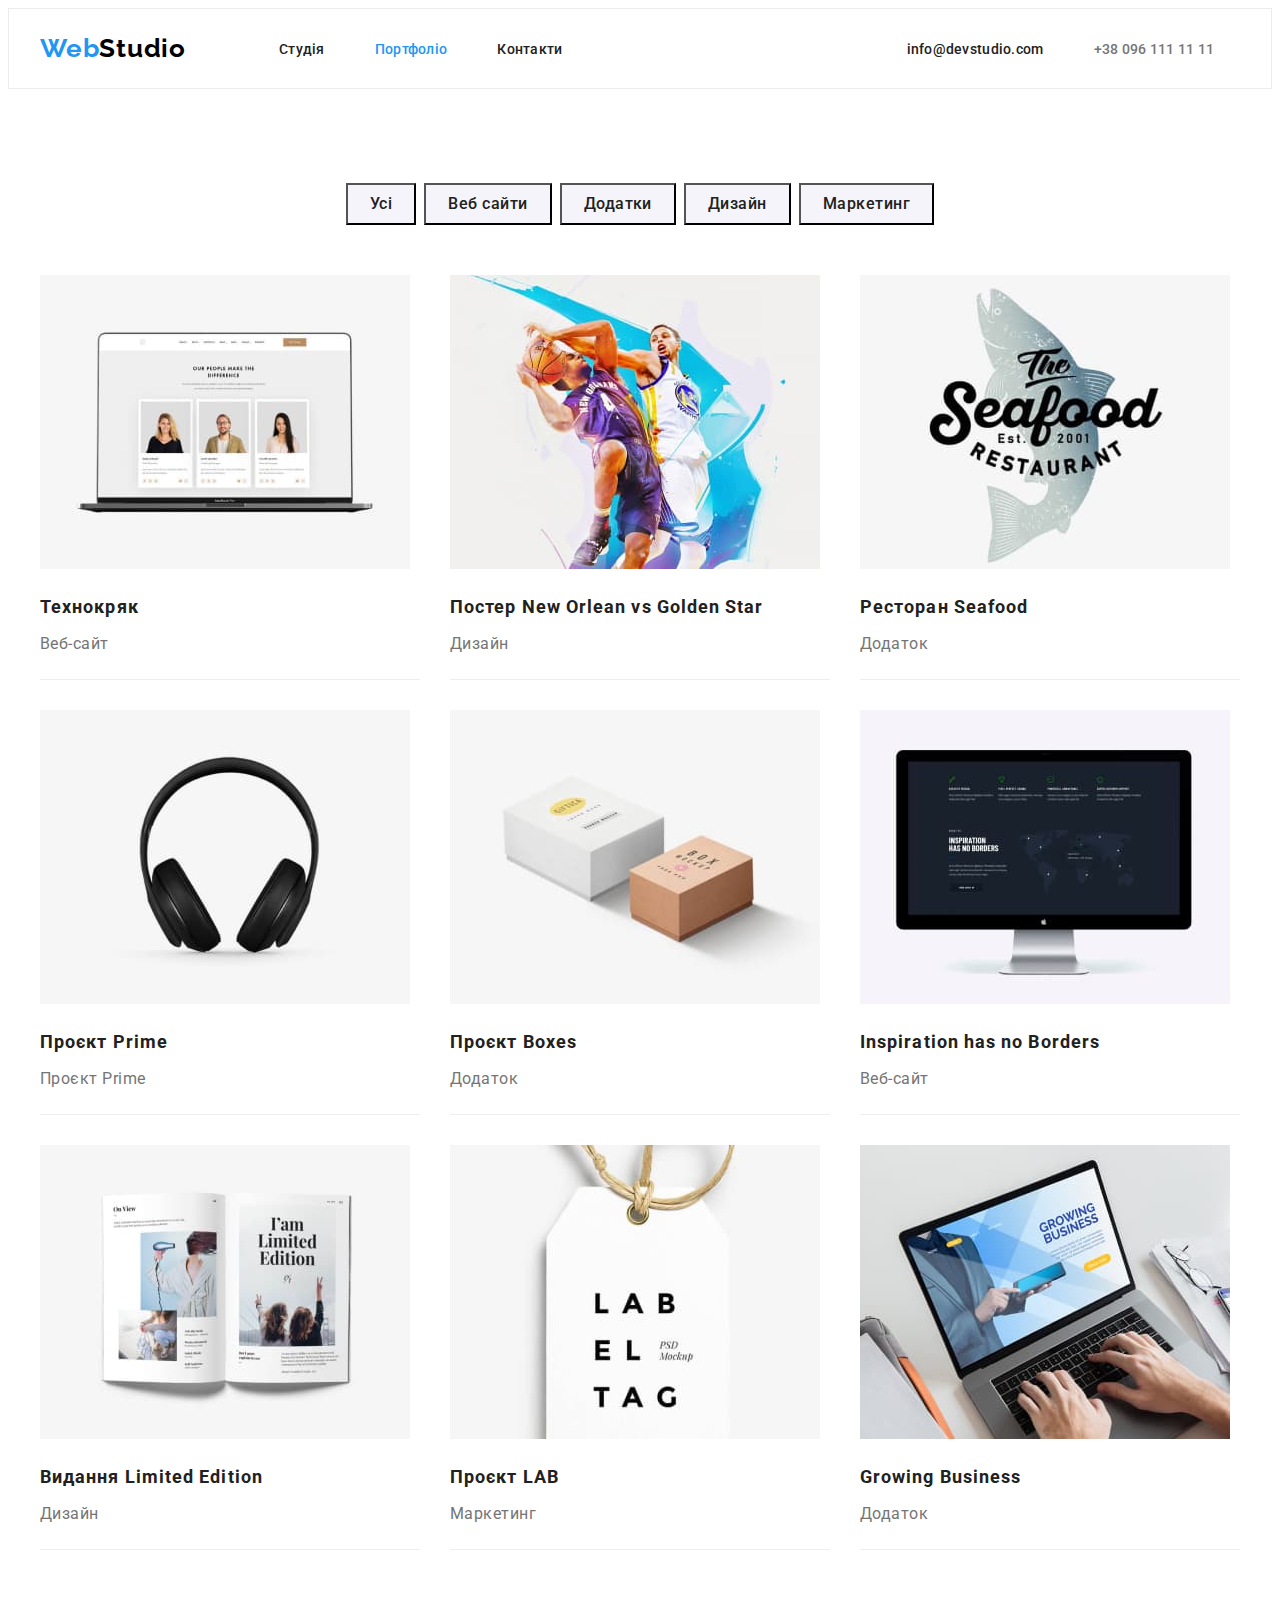
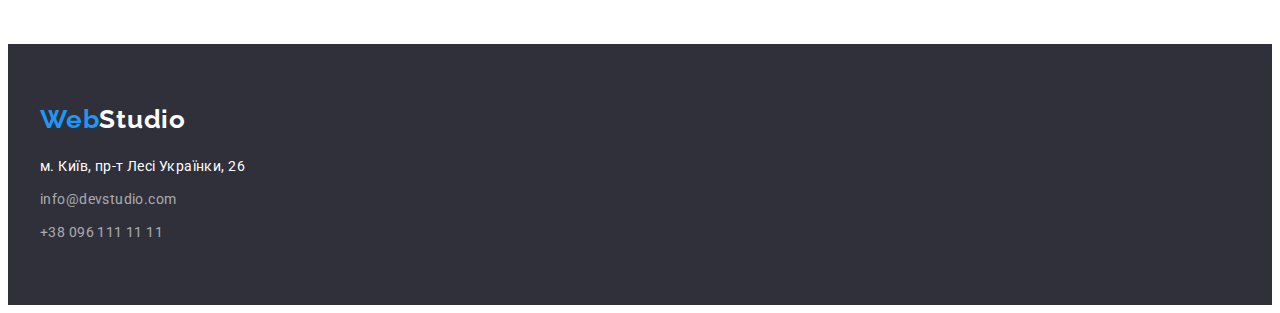
==== commit 6cef1b65: "correct mistake" ====
--- a/portfolio.html
+++ b/portfolio.html
@@ -73,66 +73,65 @@
             <li class="portfolio-image">
               <a class="link-img" href=""
                 ><img src="./img/img8.jpg" alt="Ноутбук" width="370" />
-               <div class="description-image">
-                <h2 class="title-description">Технокряк</h2>
-                <p class="sub-description">Веб-сайт</p>
-              
+                <div class="description-image">
+                  <h2 class="title-description">Технокряк</h2>
+                  <p class="sub-description">Веб-сайт</p>
+                </div>
               </a>
             </li>
             <li class="portfolio-image">
               <a class="link-img" href=""
                 ><img src="./img/img9.jpg" alt="Баскетбол" width="370" />
                 <div class="description-image">
-                <h2 class="title-description">
-                  Постер New Orlean vs Golden Star
-                </h2>
-                <p class="sub-description">Дизайн</p>
-              </div>
+                  <h2 class="title-description">
+                    Постер New Orlean vs Golden Star
+                  </h2>
+                  <p class="sub-description">Дизайн</p>
+                </div>
               </a>
             </li>
             <li class="portfolio-image">
               <a class="link-img" href=""
                 ><img src="./img/img10.jpg" alt="Риба" width="370" />
                 <div class="description-image">
-          
                   <h2 class="title-description">Ресторан Seafood</h2>
-                <p class="sub-description">Додаток</p>
-              </div>
+                  <p class="sub-description">Додаток</p>
+                </div>
               </a>
             </li>
             <li class="portfolio-image">
               <a class="link-img" href=""
                 ><img src="./img/img11.jpg" alt="Навушники" width="370" />
                 <div class="description-image">
-                <h2 class="title-description">Проєкт Prime</h2>
-                <p class="sub-description">Проєкт Prime</p>
-              </div>
+                  <h2 class="title-description">Проєкт Prime</h2>
+                  <p class="sub-description">Проєкт Prime</p>
+                </div>
               </a>
             </li>
             <li class="portfolio-image">
               <a class="link-img" href=""
                 ><img src="./img/img12.jpg" alt="Коробки" width="370" />
                 <div class="description-image">
-                <h2 class="title-description">Проєкт Boxes</h2>
-                <p class="sub-description">Додаток</p>
-              </div>
+                  <h2 class="title-description">Проєкт Boxes</h2>
+                  <p class="sub-description">Додаток</p>
+                </div>
               </a>
             </li>
             <li class="portfolio-image">
               <a class="link-img" href=""
                 ><img src="./img/img13.jpg" alt="Монітор" width="370" />
                 <div class="description-image">
-                <h2 class="title-description">Inspiration has no Borders</h2>
-                <p class="sub-description">Веб-сайт</p>
-              </div>
+                  <h2 class="title-description">Inspiration has no Borders</h2>
+                  <p class="sub-description">Веб-сайт</p>
+                </div>
               </a>
             </li>
             <li class="portfolio-image">
               <a class="link-img" href=""
                 ><img src="./img/img14.jpg" alt="Книга" width="370" />
                 <div class="description-image">
-                <h2 class="title-description">Видання Limited Edition</h2>
-                <p class="sub-description">Дизайн</p>
+                  <h2 class="title-description">Видання Limited Edition</h2>
+                  <p class="sub-description">Дизайн</p>
                 </div>
               </a>
             </li>
@@ -140,8 +139,8 @@
               <a class="link-img" href=""
                 ><img src="./img/img15.jpg" alt="Брелок" width="370" />
                 <div class="description-image">
-                <h2 class="title-description">Проєкт LAB</h2>
-                <p class="sub-description">Маркетинг</p>
+                  <h2 class="title-description">Проєкт LAB</h2>
+                  <p class="sub-description">Маркетинг</p>
                 </div>
               </a>
             </li>
@@ -149,9 +148,9 @@
               <a class="link-img" href=""
                 ><img src="./img/img16.jpg" alt="Ноутбук" width="370" />
                 <div class="description-image">
-                <h2 class="title-description">Growing Business</h2>
-                <p class="sub-description">Додаток</p>
-              </div>
+                  <h2 class="title-description">Growing Business</h2>
+                  <p class="sub-description">Додаток</p>
+                </div>
               </a>
             </li>
           </ul>
@@ -166,7 +165,7 @@
         <address class="adress">
           <a class="street" href="">м. Київ, пр-т Лесі Українки, 26</a>
           <ul class="communication">
-            <li>
+            <li class="contact-item">
               <a class="contact" href="mailto:info@devstudio.com"
                 >info@devstudio.com</a
               >
--- a/css/styles.css
+++ b/css/styles.css
@@ -163,8 +163,6 @@
 }
 
 .list {
-  padding-top: 94px;
-  padding-bottom: 94px;
   display: flex;
   gap: 30px;
 }
@@ -250,7 +248,10 @@
   letter-spacing: 0.03em;
   color: var(--text-color);
   font-family: Roboto, sans-serif;
-  padding: 6px;
+  padding-top: 6px;
+  padding-bottom: 6px;
+  padding-left: 22px;
+  padding-right: 22px;
 }
 .button-filter:hover,
 .button-filter:focus {
@@ -282,7 +283,7 @@
   line-height: 2;
   letter-spacing: 0.06em;
   color: var(--text-color);
-  text-align: center;
+
   margin-bottom: 4px;
 }
 .sub-description {
@@ -290,7 +291,6 @@
   line-height: 1.88;
   letter-spacing: 0.03em;
   color: #757575;
-  text-align: center;
 }
 .footer {
   padding-top: 60px;
@@ -355,3 +355,13 @@
   padding-top: 20px;
   padding-bottom: 20px;
 }
+.details {
+  padding-top: 94px;
+  padding-bottom: 94px;
+}
+.contact-item {
+  margin-bottom: 9px;
+}
+.communication {
+  margin-top: 9px;
+}
